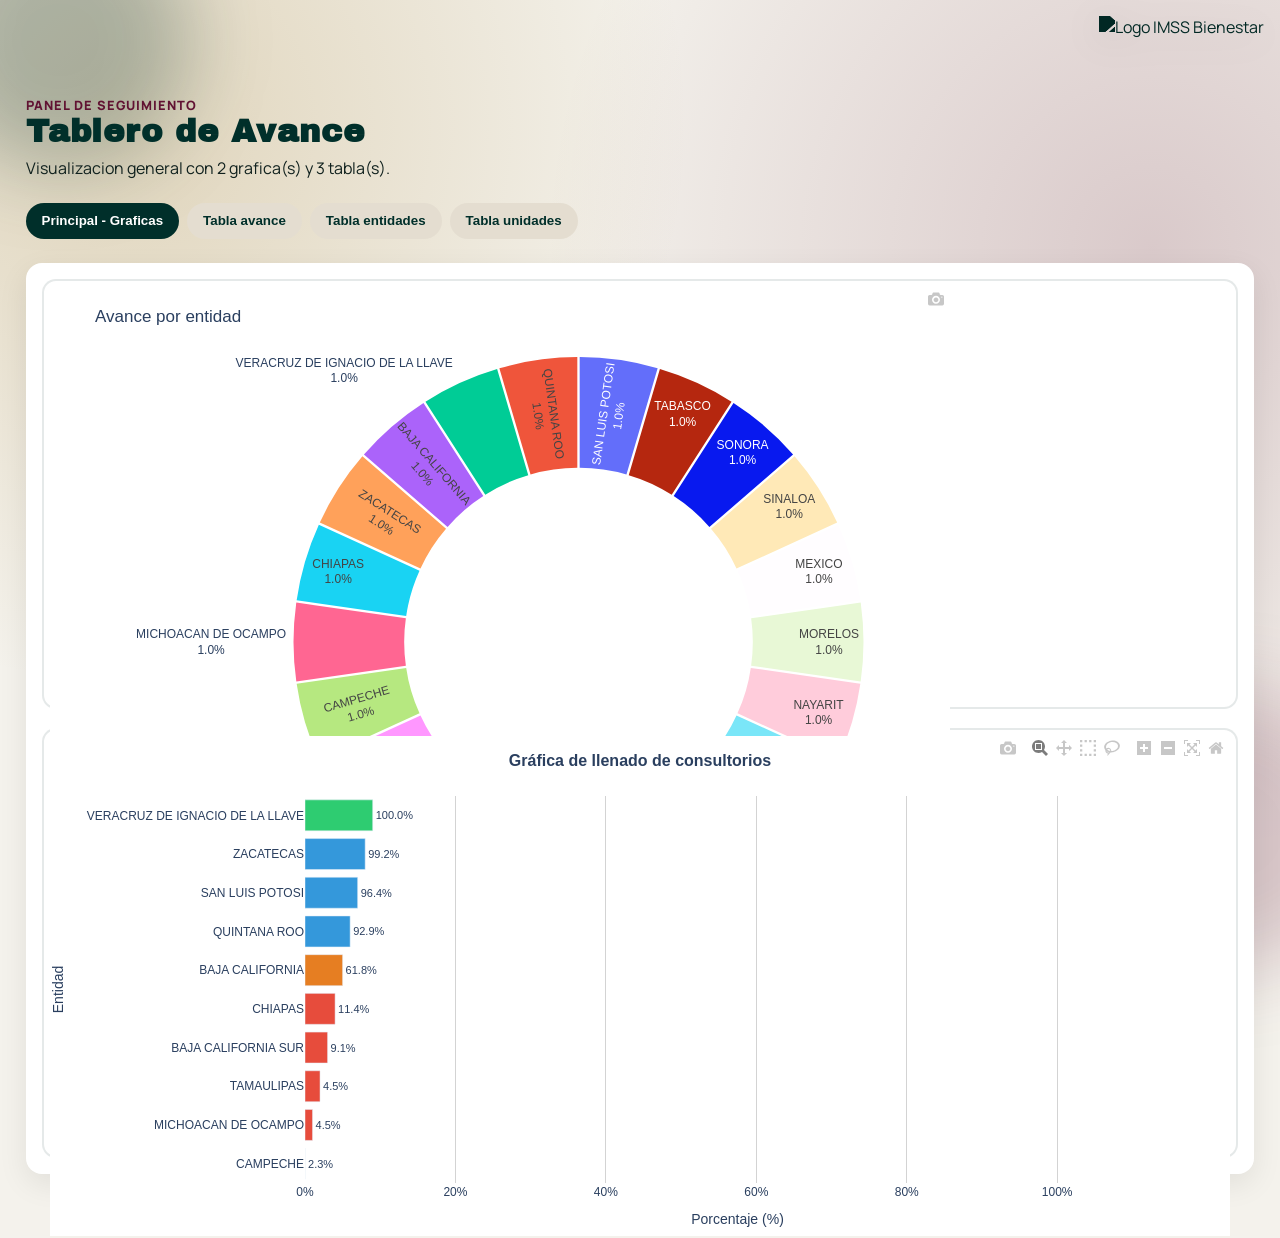
==== index.html @ 833faedb "reporte" ====
<!doctype html>
<html lang="es">
<head>
  <meta charset="utf-8" />
  <meta name="viewport" content="width=device-width, initial-scale=1" />
  <title>Tablero IMSS Bienestar</title>
  <link rel="preconnect" href="https://fonts.googleapis.com" />
  <link rel="preconnect" href="https://fonts.gstatic.com" crossorigin />
  <link href="https://fonts.googleapis.com/css2?family=Manrope:wght@400;600;700;800&family=Archivo+Black&display=swap" rel="stylesheet" />
  <link rel="stylesheet" href="styles.css" />
  <script src="https://cdn.plot.ly/plotly-2.35.2.min.js"></script>
</head>
<body>
  <div class="bg-shape bg-shape-a"></div>
  <div class="bg-shape bg-shape-b"></div>
  <main class="layout">
    <header class="hero">
      <p class="eyebrow">Panel de Seguimiento</p>
      <h1>Tablero de Avance</h1>
      <p id="subtitle">Visualizacion general y detalle por tabla.</p>
    </header>

    <nav id="tabs" class="tabs" aria-label="Pestanas de contenido"></nav>

    <section id="panel-graficas" class="panel active"></section>
    <section id="tables-root"></section>
  </main>

  <footer class="footer">
    <img src="https://imssbienestar.gob.mx/assets/img/imb_b.svg" alt="Logo IMSS Bienestar" class="logo" />
  </footer>

  <script src="data.js"></script>
  <script src="app.js"></script>
</body>
</html>
---- styles.css ----
:root {
  --c-1: #002F2A;
  --c-2: #611232;
  --c-3: #A57F2C;
  --bg: #f4f2ec;
  --ink: #10211e;
  --card: #ffffff;
}

* { box-sizing: border-box; }

body {
  margin: 0;
  min-height: 100vh;
  font-family: Manrope, sans-serif;
  color: var(--ink);
  background:
    radial-gradient(circle at 10% 10%, rgba(165,127,44,0.25) 0%, rgba(165,127,44,0) 35%),
    radial-gradient(circle at 90% 20%, rgba(97,18,50,0.18) 0%, rgba(97,18,50,0) 40%),
    var(--bg);
  position: relative;
  overflow-x: hidden;
}

.bg-shape {
  position: fixed;
  border-radius: 50%;
  filter: blur(40px);
  z-index: -1;
}

.bg-shape-a {
  width: 260px;
  height: 260px;
  background: rgba(0,47,42,0.25);
  top: -90px;
  left: -70px;
}

.bg-shape-b {
  width: 280px;
  height: 280px;
  background: rgba(97,18,50,0.2);
  right: -90px;
  bottom: -70px;
}

.layout {
  width: min(1320px, 96vw);
  margin: 6rem auto 4rem;
}

.hero h1 {
  margin: 0;
  font-family: "Archivo Black", sans-serif;
  letter-spacing: 0.03em;
  color: var(--c-1);
}

.eyebrow {
  margin: 0 0 .5rem;
  color: var(--c-2);
  font-weight: 800;
  text-transform: uppercase;
  letter-spacing: 0.08em;
  font-size: .8rem;
}

.hero p { margin: .5rem 0 0; }

.tabs {
  display: flex;
  flex-wrap: wrap;
  gap: .5rem;
  margin: 1.5rem 0;
}

.tab-btn {
  border: 0;
  padding: .65rem 1rem;
  border-radius: 999px;
  background: #e4ddd0;
  color: var(--c-1);
  cursor: pointer;
  font-weight: 700;
  transition: transform .2s ease, background .2s ease;
}

.tab-btn:hover { transform: translateY(-1px); }
.tab-btn.active {
  background: var(--c-1);
  color: #fff;
}

.panel {
  display: none;
  background: var(--card);
  border-radius: 16px;
  padding: 1rem;
  box-shadow: 0 10px 30px rgba(0,0,0,.08);
  animation: rise .35s ease;
}

.panel.active { display: block; }

.grid {
  display: grid;
  grid-template-columns: 1fr;
  gap: 1.2rem;
  align-items: stretch;
}

.chart-card {
  border: 2px solid rgba(0,47,42,.1);
  border-radius: 14px;
  padding: .4rem;
  min-height: 430px;
  background: #fff;
}

.chart {
  width: 100%;
  height: 410px;
}

@media (max-width: 1100px) {
  .grid {
    grid-template-columns: 1fr;
  }

  .chart-card {
    min-height: 380px;
  }

  .chart {
    height: 360px;
  }
}

.table-toolbar {
  display: flex;
  justify-content: flex-end;
  margin-bottom: .65rem;
}

.btn-excel {
  text-decoration: none;
  background: var(--c-3);
  color: #112;
  font-weight: 800;
  padding: .5rem .8rem;
  border-radius: 10px;
}

.table-wrap {
  overflow: auto;
  max-height: 68vh;
}

table {
  width: 100%;
  border-collapse: collapse;
  font-size: .92rem;
}

thead th {
  position: sticky;
  top: 0;
  background: var(--c-2);
  color: #fff;
  padding: .7rem;
  text-align: left;
}

tbody td {
  padding: .6rem;
  border-bottom: 1px solid #eee;
}

tbody tr:nth-child(even) { background: #faf8f3; }

.footer {
  position: fixed;
  top: 1rem;
  right: 1rem;
  z-index: 20;
}

.logo {
  width: min(220px, 45vw);
  filter: brightness(0) saturate(100%) invert(13%) sepia(27%) saturate(1148%) hue-rotate(124deg) brightness(95%) contrast(102%) drop-shadow(0 6px 18px rgba(0,0,0,.12));
}

@media (max-width: 700px) {
  .layout {
    margin-top: 7.2rem;
  }

  .logo {
    width: min(160px, 50vw);
  }
}

@keyframes rise {
  from { transform: translateY(8px); opacity: 0; }
  to { transform: translateY(0); opacity: 1; }
}
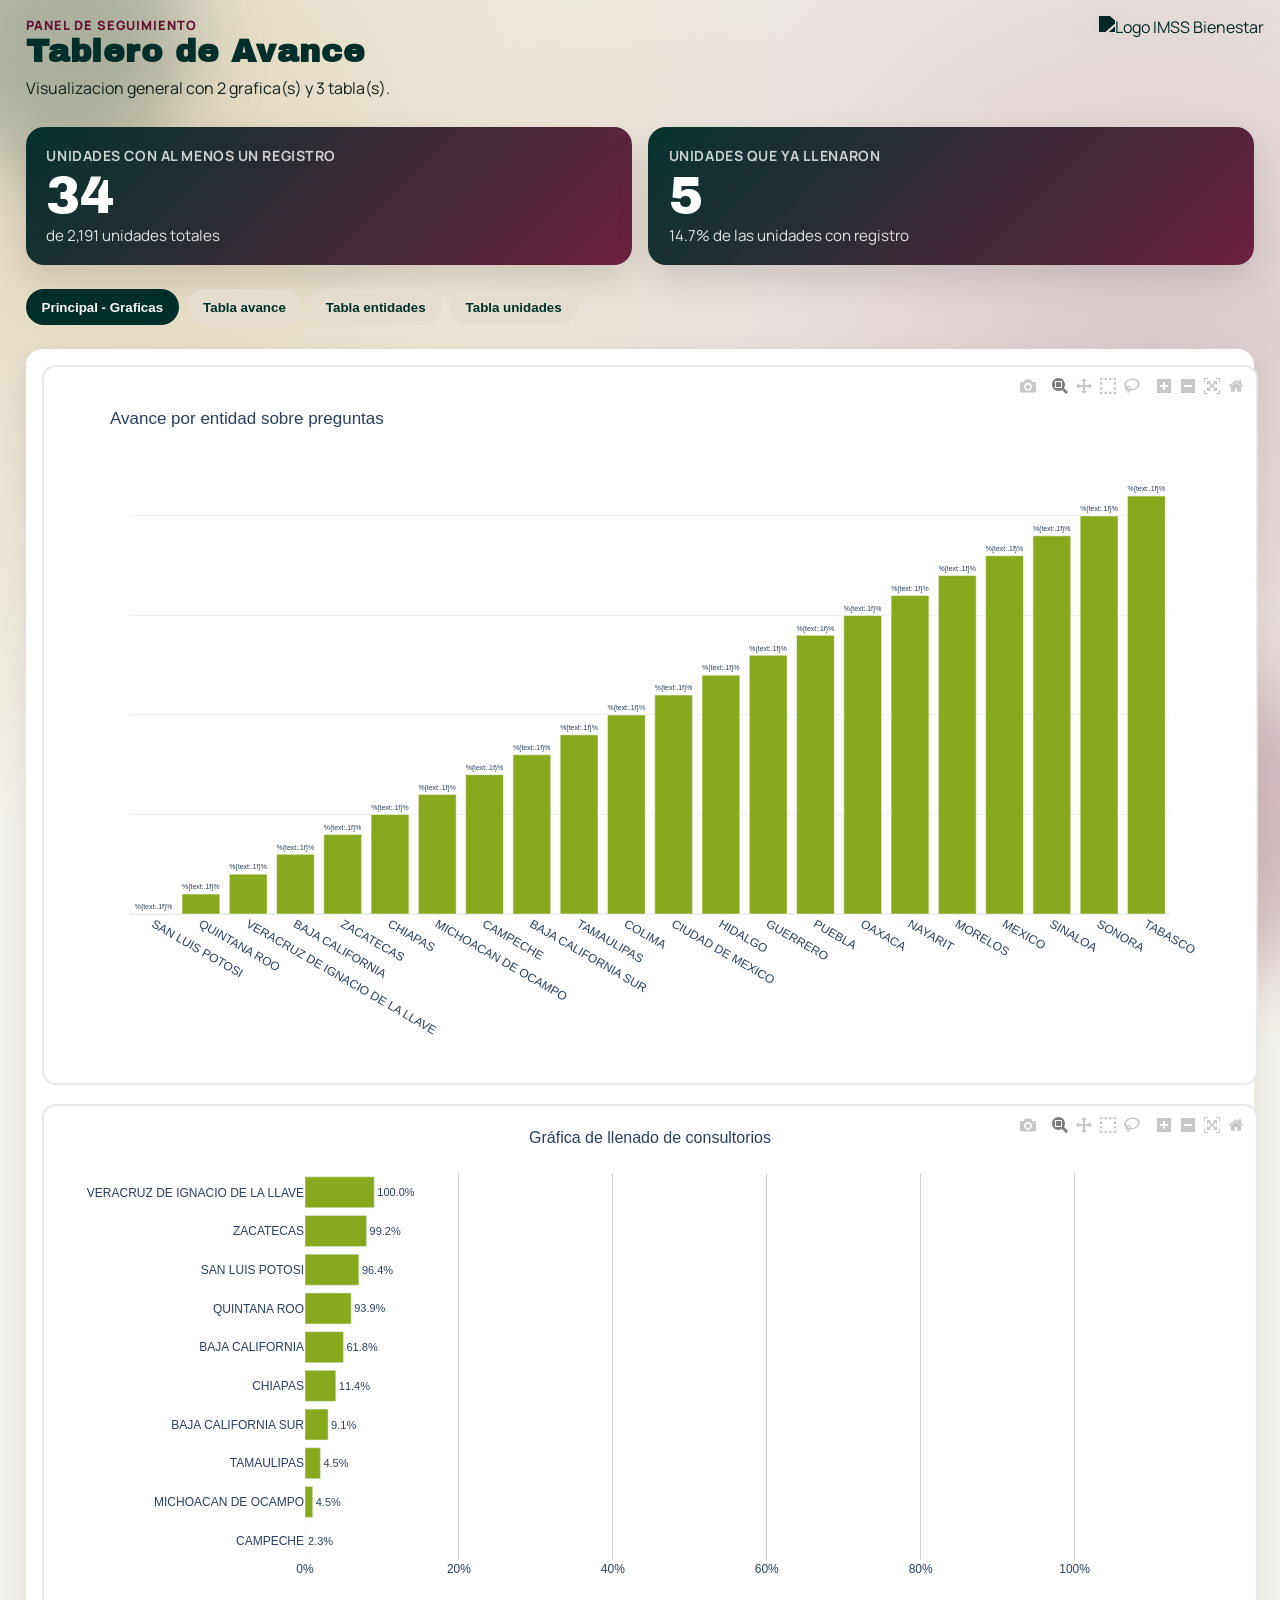
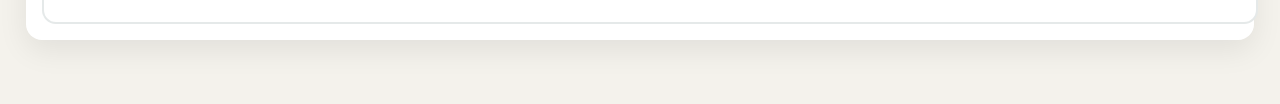
==== commit ca0a8d7f: "graficas y colores" ====
--- a/index.html
+++ b/index.html
@@ -20,6 +20,19 @@
       <p id="subtitle">Visualizacion general y detalle por tabla.</p>
     </header>
 
+    <section class="value-boxes" aria-label="Resumen de unidades">
+      <article class="value-box">
+        <p class="value-box-label">Unidades con al menos un registro</p>
+        <p id="value-unidades-registro" class="value-box-number">0</p>
+        <p id="value-unidades-registro-detail" class="value-box-detail">de 0 unidades totales</p>
+      </article>
+      <article class="value-box">
+        <p class="value-box-label">Unidades que ya llenaron</p>
+        <p id="value-unidades-completas" class="value-box-number">0</p>
+        <p id="value-unidades-completas-detail" class="value-box-detail">0% de las unidades con registro</p>
+      </article>
+    </section>
+
     <nav id="tabs" class="tabs" aria-label="Pestanas de contenido"></nav>
 
     <section id="panel-graficas" class="panel active"></section>
--- a/styles.css
+++ b/styles.css
@@ -47,7 +47,7 @@
 
 .layout {
   width: min(1320px, 96vw);
-  margin: 6rem auto 4rem;
+  margin: 1rem auto 4rem;
 }
 
 .hero h1 {
@@ -67,6 +67,43 @@
 }
 
 .hero p { margin: .5rem 0 0; }
+
+.value-boxes {
+  display: grid;
+  grid-template-columns: repeat(2, minmax(0, 1fr));
+  gap: 1rem;
+  margin: 1.75rem 0 1.25rem;
+}
+
+.value-box {
+  background: linear-gradient(135deg, rgba(0,47,42,0.98), rgba(97,18,50,0.92));
+  color: #fff;
+  border-radius: 18px;
+  padding: 1.2rem 1.3rem;
+  box-shadow: 0 14px 34px rgba(0, 0, 0, .12);
+}
+
+.value-box-label {
+  margin: 0;
+  font-size: .88rem;
+  font-weight: 700;
+  letter-spacing: .04em;
+  text-transform: uppercase;
+  color: rgba(255,255,255,.78);
+}
+
+.value-box-number {
+  margin: .35rem 0 .2rem;
+  font-family: "Archivo Black", sans-serif;
+  font-size: clamp(2rem, 4vw, 3.2rem);
+  line-height: 1;
+}
+
+.value-box-detail {
+  margin: 0;
+  font-size: .95rem;
+  color: rgba(255,255,255,.86);
+}
 
 .tabs {
   display: flex;
@@ -114,13 +151,13 @@
   border: 2px solid rgba(0,47,42,.1);
   border-radius: 14px;
   padding: .4rem;
-  min-height: 430px;
+  min-height: 180px;
   background: #fff;
 }
 
 .chart {
   width: 100%;
-  height: 410px;
+  min-height: 180px;
 }
 
 @media (max-width: 1100px) {
@@ -129,11 +166,7 @@
   }
 
   .chart-card {
-    min-height: 380px;
-  }
-
-  .chart {
-    height: 360px;
+    min-height: 180px;
   }
 }
 
@@ -193,7 +226,11 @@
 
 @media (max-width: 700px) {
   .layout {
-    margin-top: 7.2rem;
+    margin-top: 3.4rem;
+  }
+
+  .value-boxes {
+    grid-template-columns: 1fr;
   }
 
   .logo {
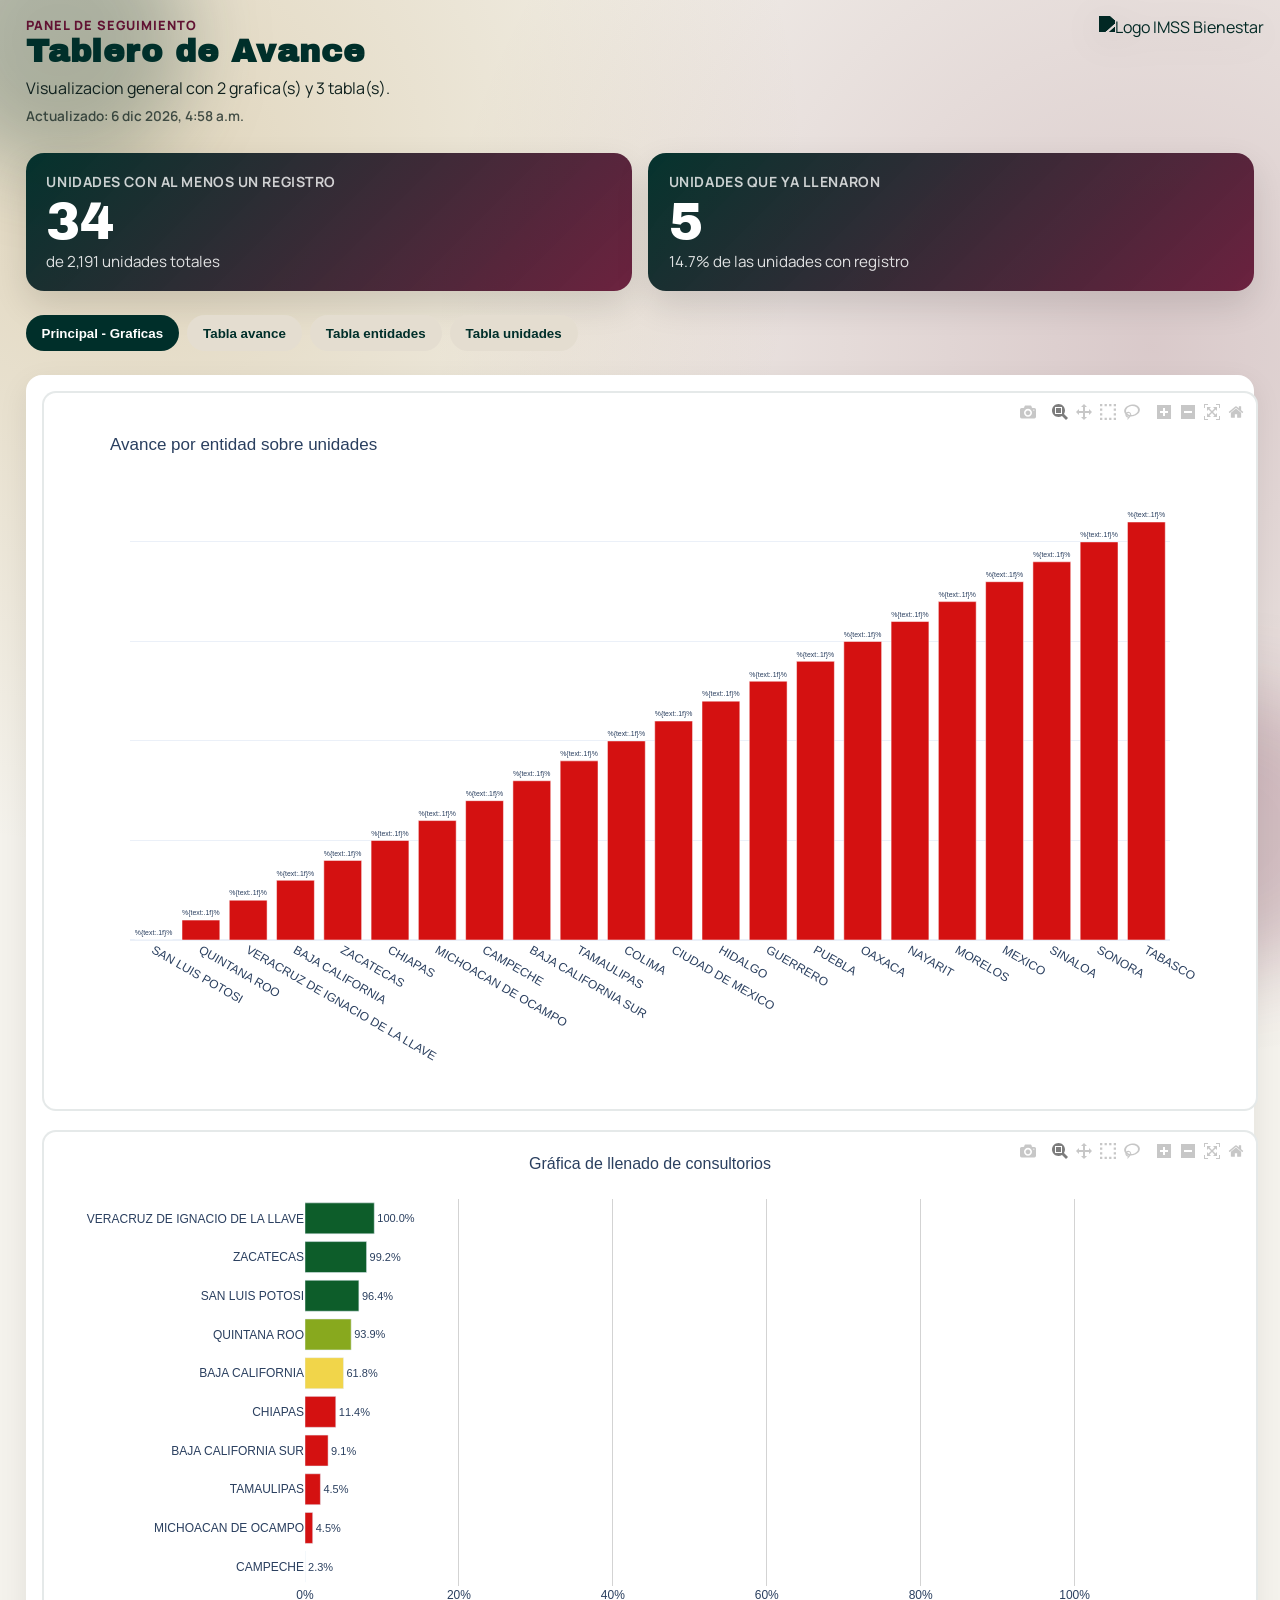
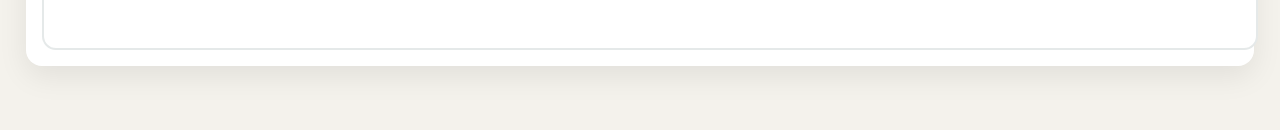
==== commit a8350f19: "graficas y colores" ====
--- a/index.html
+++ b/index.html
@@ -18,6 +18,7 @@
       <p class="eyebrow">Panel de Seguimiento</p>
       <h1>Tablero de Avance</h1>
       <p id="subtitle">Visualizacion general y detalle por tabla.</p>
+      <p id="updated-at" class="updated-at">Actualizado: --</p>
     </header>
 
     <section class="value-boxes" aria-label="Resumen de unidades">
--- a/styles.css
+++ b/styles.css
@@ -68,6 +68,13 @@
 
 .hero p { margin: .5rem 0 0; }
 
+.updated-at {
+  margin-top: .45rem;
+  font-size: .85rem;
+  color: rgba(16, 33, 30, .75);
+  font-weight: 600;
+}
+
 .value-boxes {
   display: grid;
   grid-template-columns: repeat(2, minmax(0, 1fr));
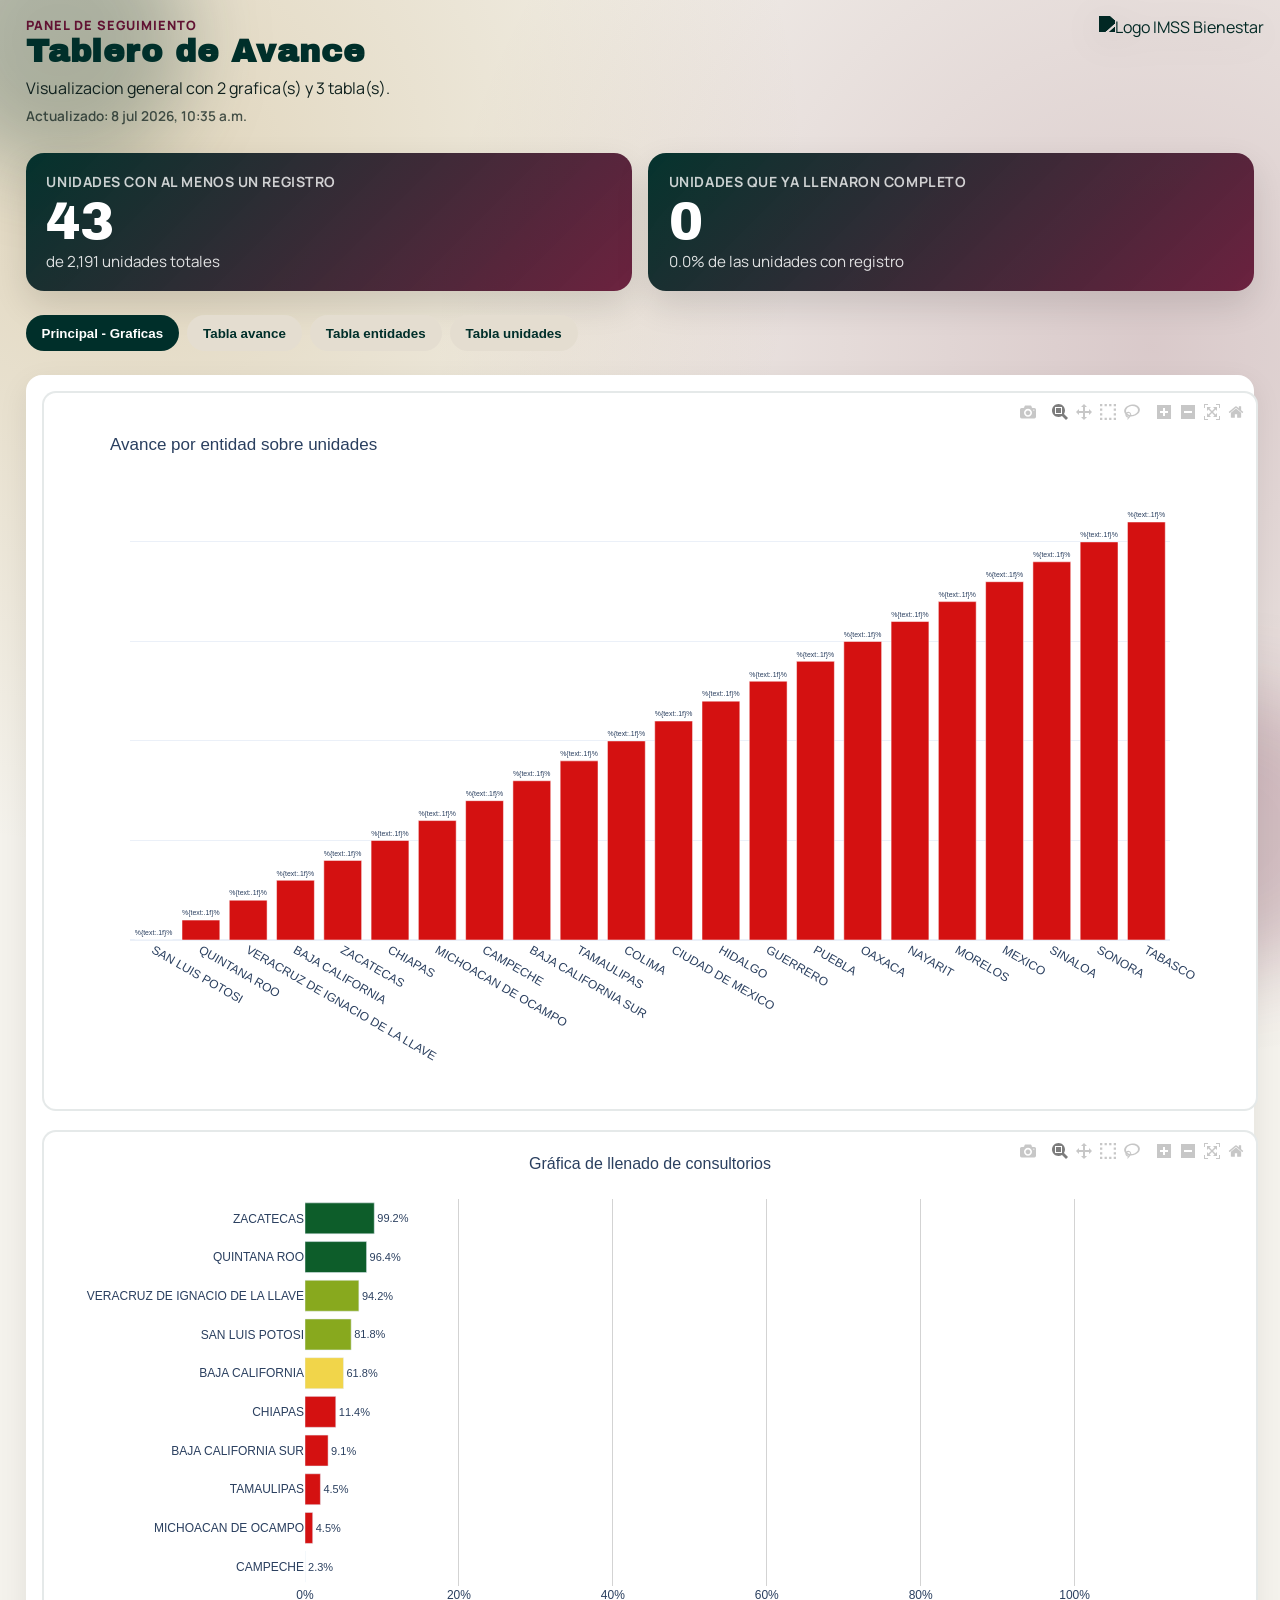
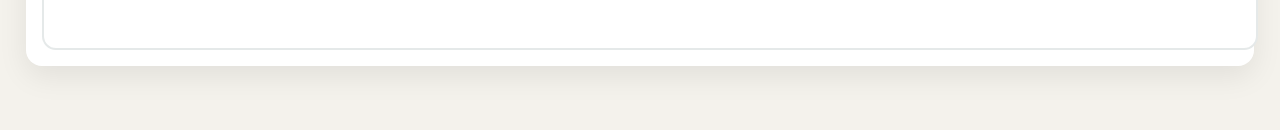
==== commit 7e3f659a: "actualizacion" ====
--- a/index.html
+++ b/index.html
@@ -1,50 +1,50 @@
-<!doctype html>
-<html lang="es">
-<head>
-  <meta charset="utf-8" />
-  <meta name="viewport" content="width=device-width, initial-scale=1" />
-  <title>Tablero IMSS Bienestar</title>
-  <link rel="preconnect" href="https://fonts.googleapis.com" />
-  <link rel="preconnect" href="https://fonts.gstatic.com" crossorigin />
-  <link href="https://fonts.googleapis.com/css2?family=Manrope:wght@400;600;700;800&family=Archivo+Black&display=swap" rel="stylesheet" />
-  <link rel="stylesheet" href="styles.css" />
-  <script src="https://cdn.plot.ly/plotly-2.35.2.min.js"></script>
-</head>
-<body>
-  <div class="bg-shape bg-shape-a"></div>
-  <div class="bg-shape bg-shape-b"></div>
-  <main class="layout">
-    <header class="hero">
-      <p class="eyebrow">Panel de Seguimiento</p>
-      <h1>Tablero de Avance</h1>
-      <p id="subtitle">Visualizacion general y detalle por tabla.</p>
-      <p id="updated-at" class="updated-at">Actualizado: --</p>
-    </header>
-
-    <section class="value-boxes" aria-label="Resumen de unidades">
-      <article class="value-box">
-        <p class="value-box-label">Unidades con al menos un registro</p>
-        <p id="value-unidades-registro" class="value-box-number">0</p>
-        <p id="value-unidades-registro-detail" class="value-box-detail">de 0 unidades totales</p>
-      </article>
-      <article class="value-box">
-        <p class="value-box-label">Unidades que ya llenaron</p>
-        <p id="value-unidades-completas" class="value-box-number">0</p>
-        <p id="value-unidades-completas-detail" class="value-box-detail">0% de las unidades con registro</p>
-      </article>
-    </section>
-
-    <nav id="tabs" class="tabs" aria-label="Pestanas de contenido"></nav>
-
-    <section id="panel-graficas" class="panel active"></section>
-    <section id="tables-root"></section>
-  </main>
-
-  <footer class="footer">
-    <img src="https://imssbienestar.gob.mx/assets/img/imb_b.svg" alt="Logo IMSS Bienestar" class="logo" />
-  </footer>
-
-  <script src="data.js"></script>
-  <script src="app.js"></script>
-</body>
-</html>
+<!doctype html>
+<html lang="es">
+<head>
+  <meta charset="utf-8" />
+  <meta name="viewport" content="width=device-width, initial-scale=1" />
+  <title>Tablero IMSS Bienestar</title>
+  <link rel="preconnect" href="https://fonts.googleapis.com" />
+  <link rel="preconnect" href="https://fonts.gstatic.com" crossorigin />
+  <link href="https://fonts.googleapis.com/css2?family=Manrope:wght@400;600;700;800&family=Archivo+Black&display=swap" rel="stylesheet" />
+  <link rel="stylesheet" href="styles.css" />
+  <script src="https://cdn.plot.ly/plotly-2.35.2.min.js"></script>
+</head>
+<body>
+  <div class="bg-shape bg-shape-a"></div>
+  <div class="bg-shape bg-shape-b"></div>
+  <main class="layout">
+    <header class="hero">
+      <p class="eyebrow">Panel de Seguimiento</p>
+      <h1>Tablero de Avance</h1>
+      <p id="subtitle">Visualizacion general y detalle por tabla.</p>
+      <p id="updated-at" class="updated-at">Actualizado: --</p>
+    </header>
+
+    <section class="value-boxes" aria-label="Resumen de unidades">
+      <article class="value-box">
+        <p class="value-box-label">Unidades con al menos un registro</p>
+        <p id="value-unidades-registro" class="value-box-number">0</p>
+        <p id="value-unidades-registro-detail" class="value-box-detail">de 0 unidades totales</p>
+      </article>
+      <article class="value-box">
+        <p class="value-box-label">Unidades que ya llenaron completo</p>
+        <p id="value-unidades-completas" class="value-box-number">0</p>
+        <p id="value-unidades-completas-detail" class="value-box-detail">0% de las unidades con registro</p>
+      </article>
+    </section>
+
+    <nav id="tabs" class="tabs" aria-label="Pestanas de contenido"></nav>
+
+    <section id="panel-graficas" class="panel active"></section>
+    <section id="tables-root"></section>
+  </main>
+
+  <footer class="footer">
+    <img src="https://imssbienestar.gob.mx/assets/img/imb_b.svg" alt="Logo IMSS Bienestar" class="logo" />
+  </footer>
+
+  <script src="data.js"></script>
+  <script src="app.js"></script>
+</body>
+</html>
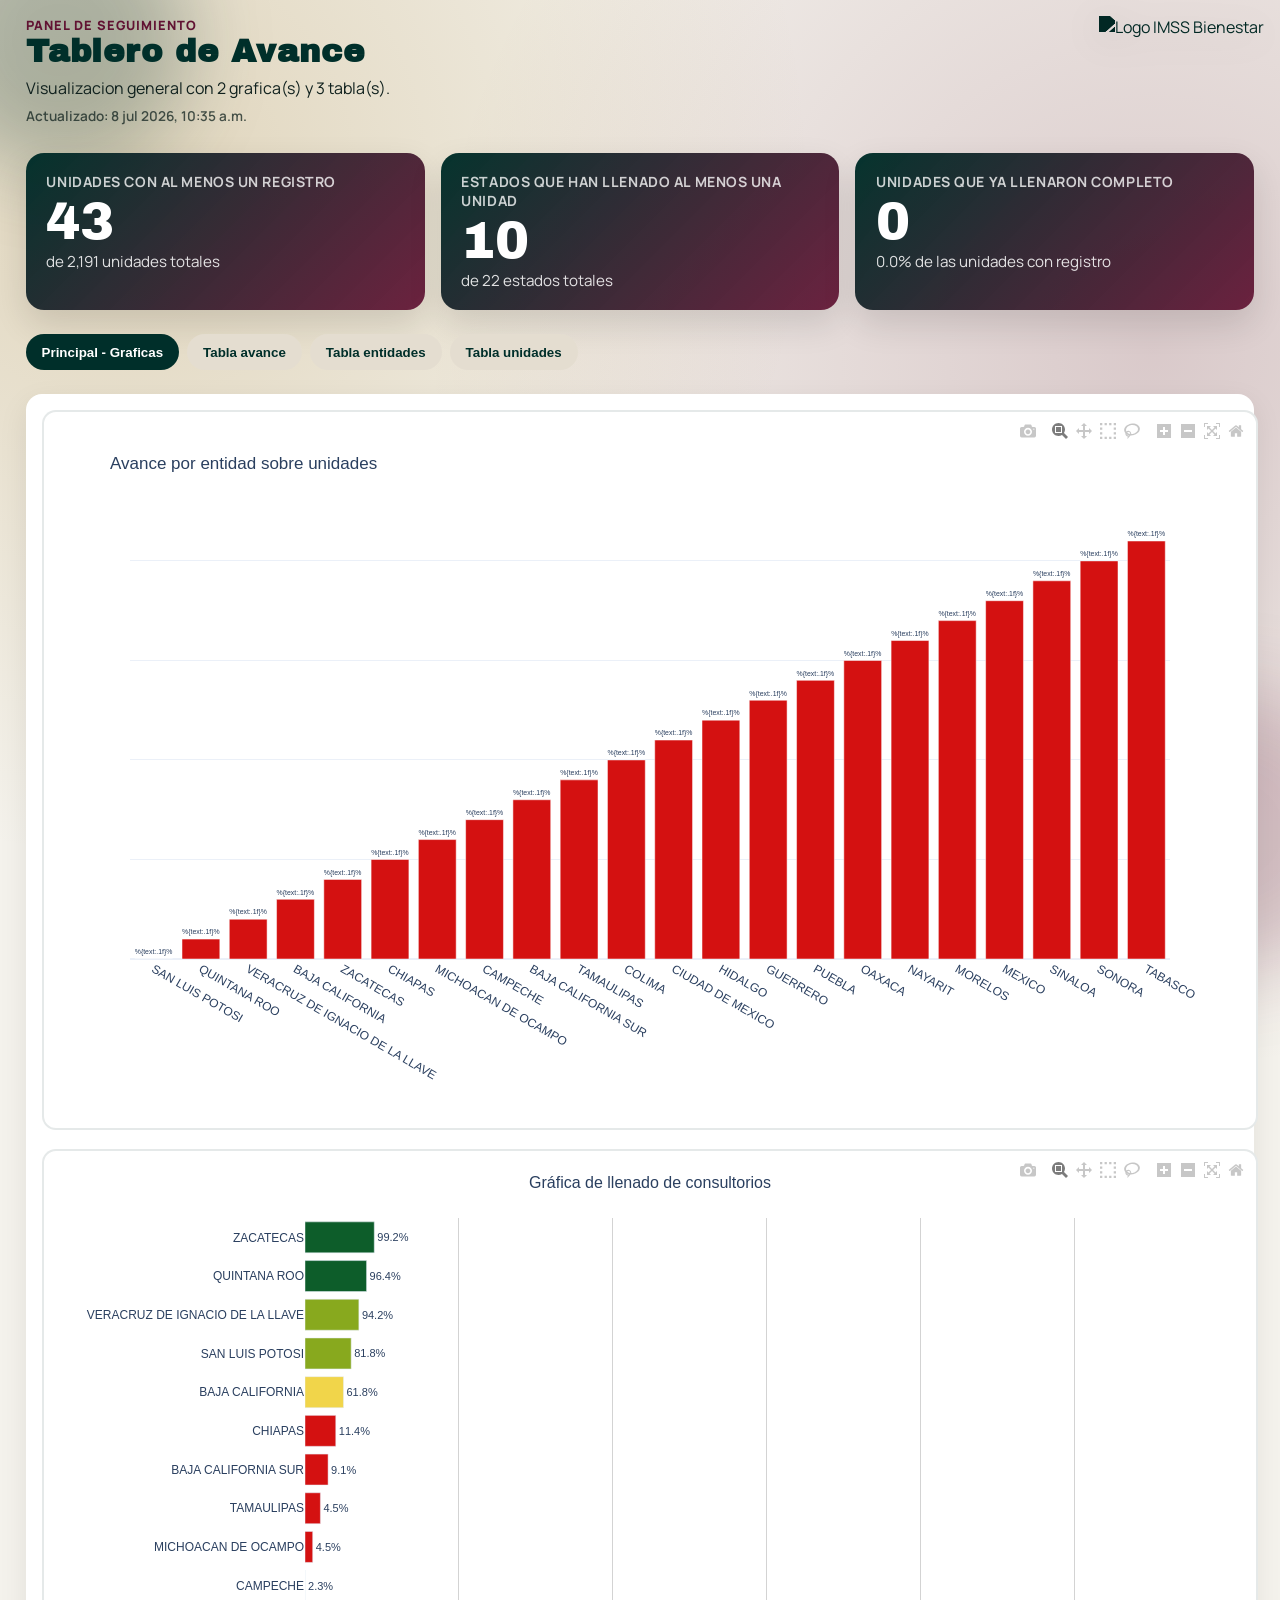
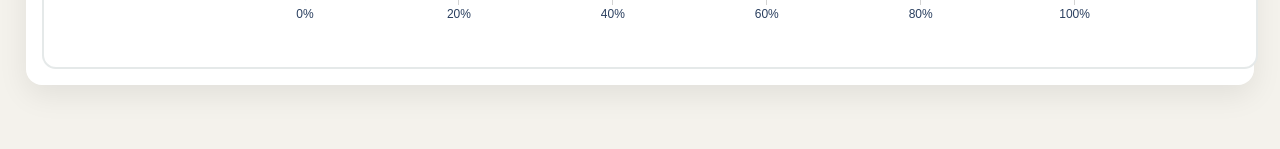
==== commit 69ae40ea: "actualizacion" ====
--- a/index.html
+++ b/index.html
@@ -28,6 +28,11 @@
         <p id="value-unidades-registro-detail" class="value-box-detail">de 0 unidades totales</p>
       </article>
       <article class="value-box">
+        <p class="value-box-label">Estados que han llenado al menos una unidad</p>
+        <p id="value-estados-registro" class="value-box-number">0</p>
+        <p id="value-estados-registro-detail" class="value-box-detail">de 0 estados totales</p>
+      </article>
+      <article class="value-box">
         <p class="value-box-label">Unidades que ya llenaron completo</p>
         <p id="value-unidades-completas" class="value-box-number">0</p>
         <p id="value-unidades-completas-detail" class="value-box-detail">0% de las unidades con registro</p>
--- a/styles.css
+++ b/styles.css
@@ -77,9 +77,15 @@
 
 .value-boxes {
   display: grid;
-  grid-template-columns: repeat(2, minmax(0, 1fr));
+  grid-template-columns: repeat(3, minmax(0, 1fr));
   gap: 1rem;
   margin: 1.75rem 0 1.25rem;
+}
+
+@media (max-width: 980px) {
+  .value-boxes {
+    grid-template-columns: repeat(2, minmax(0, 1fr));
+  }
 }
 
 .value-box {
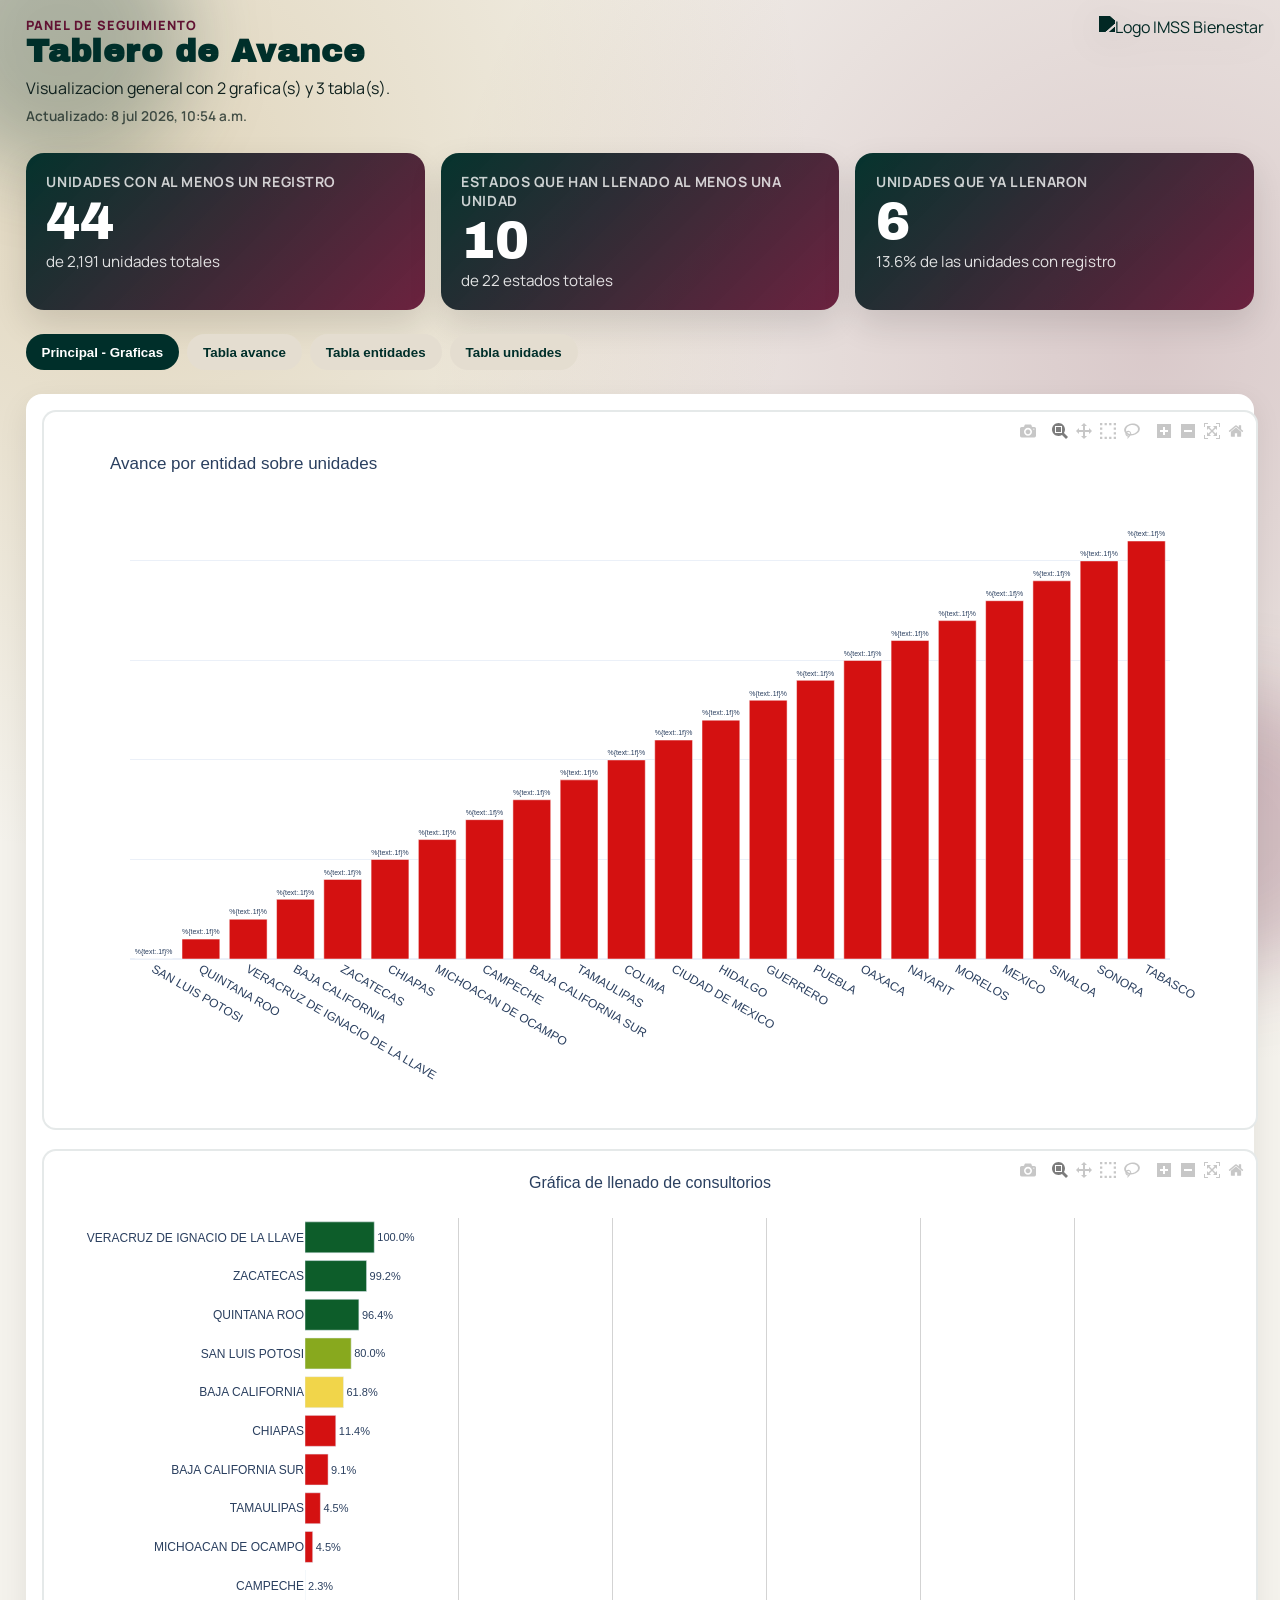
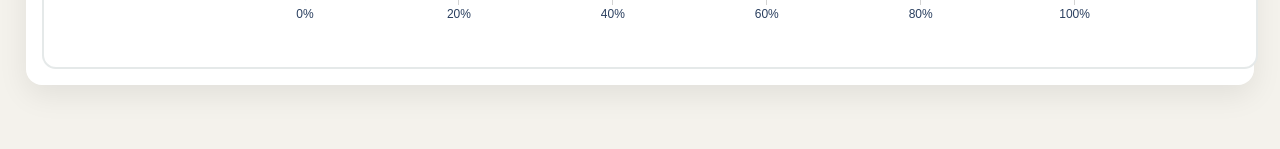
==== commit ea73dfd3: "actualizacion" ====
--- a/index.html
+++ b/index.html
@@ -33,7 +33,7 @@
         <p id="value-estados-registro-detail" class="value-box-detail">de 0 estados totales</p>
       </article>
       <article class="value-box">
-        <p class="value-box-label">Unidades que ya llenaron completo</p>
+        <p class="value-box-label">Unidades que ya llenaron</p>
         <p id="value-unidades-completas" class="value-box-number">0</p>
         <p id="value-unidades-completas-detail" class="value-box-detail">0% de las unidades con registro</p>
       </article>
